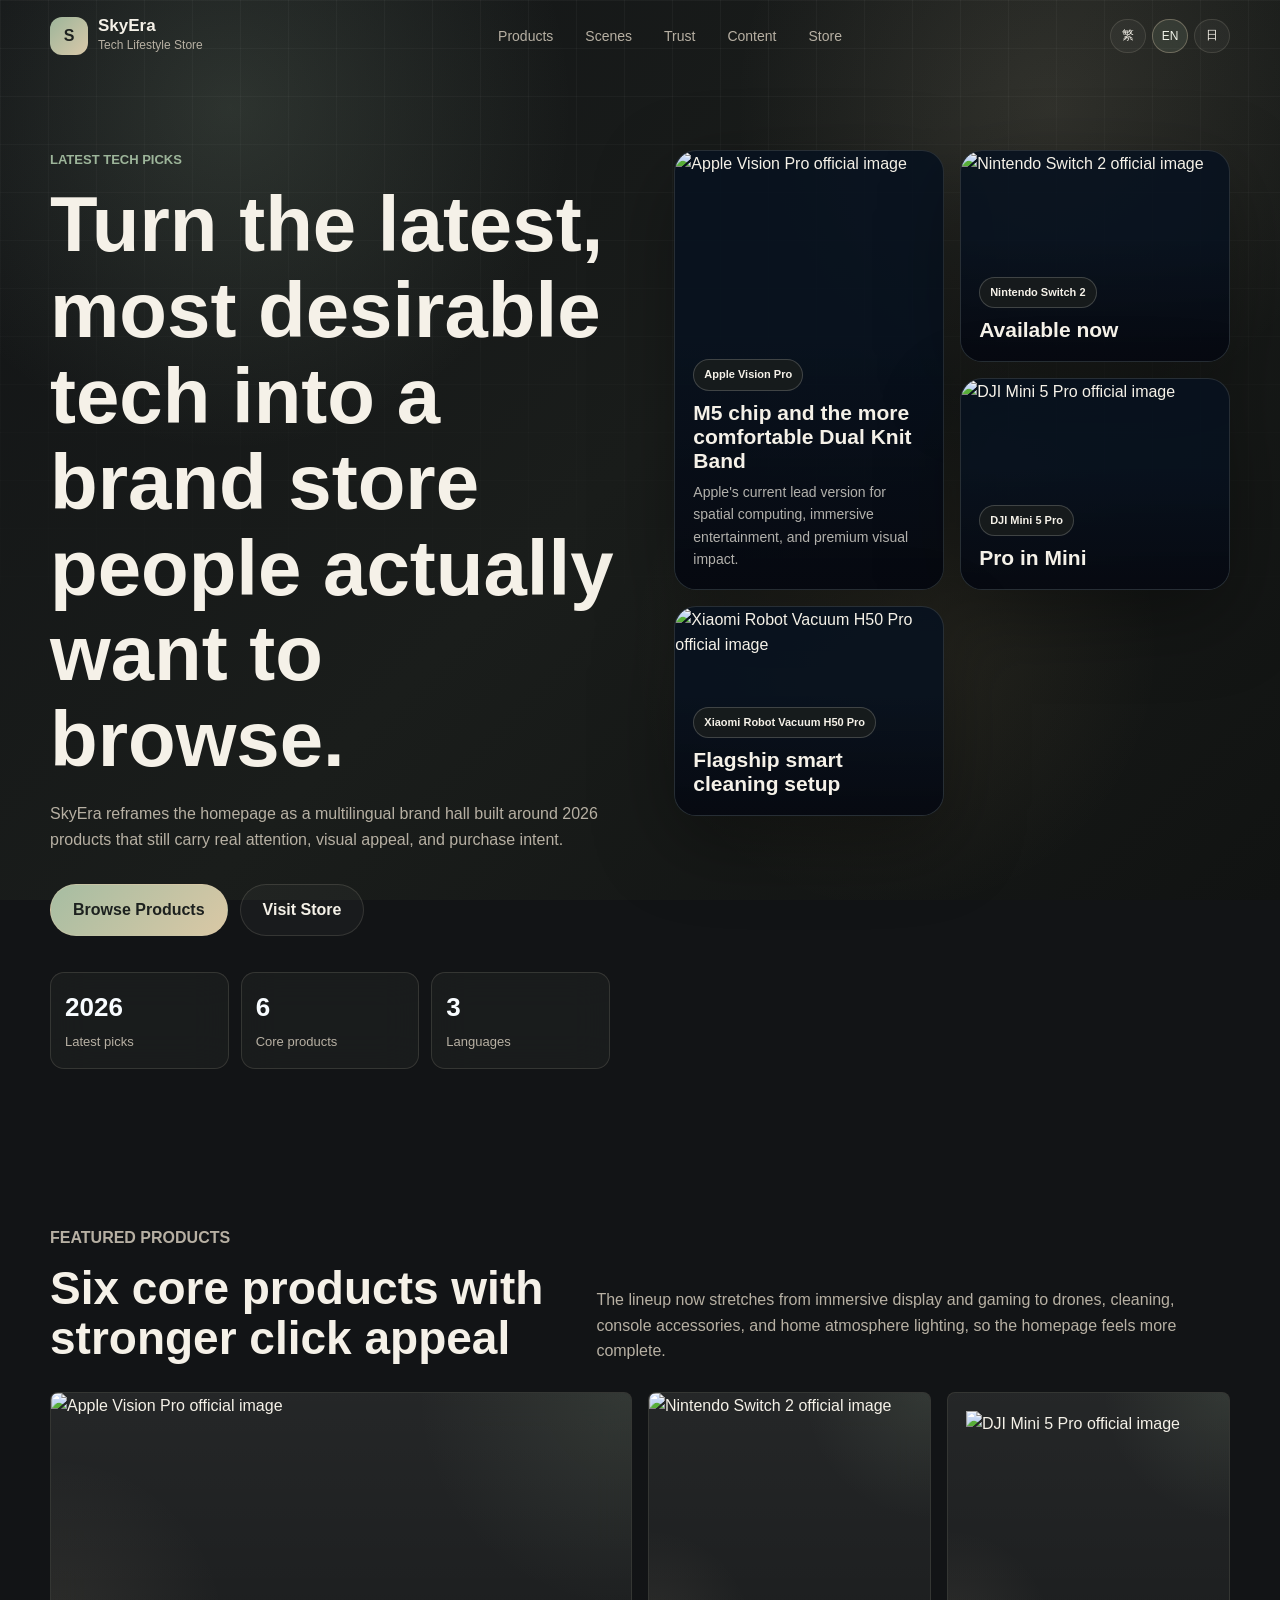
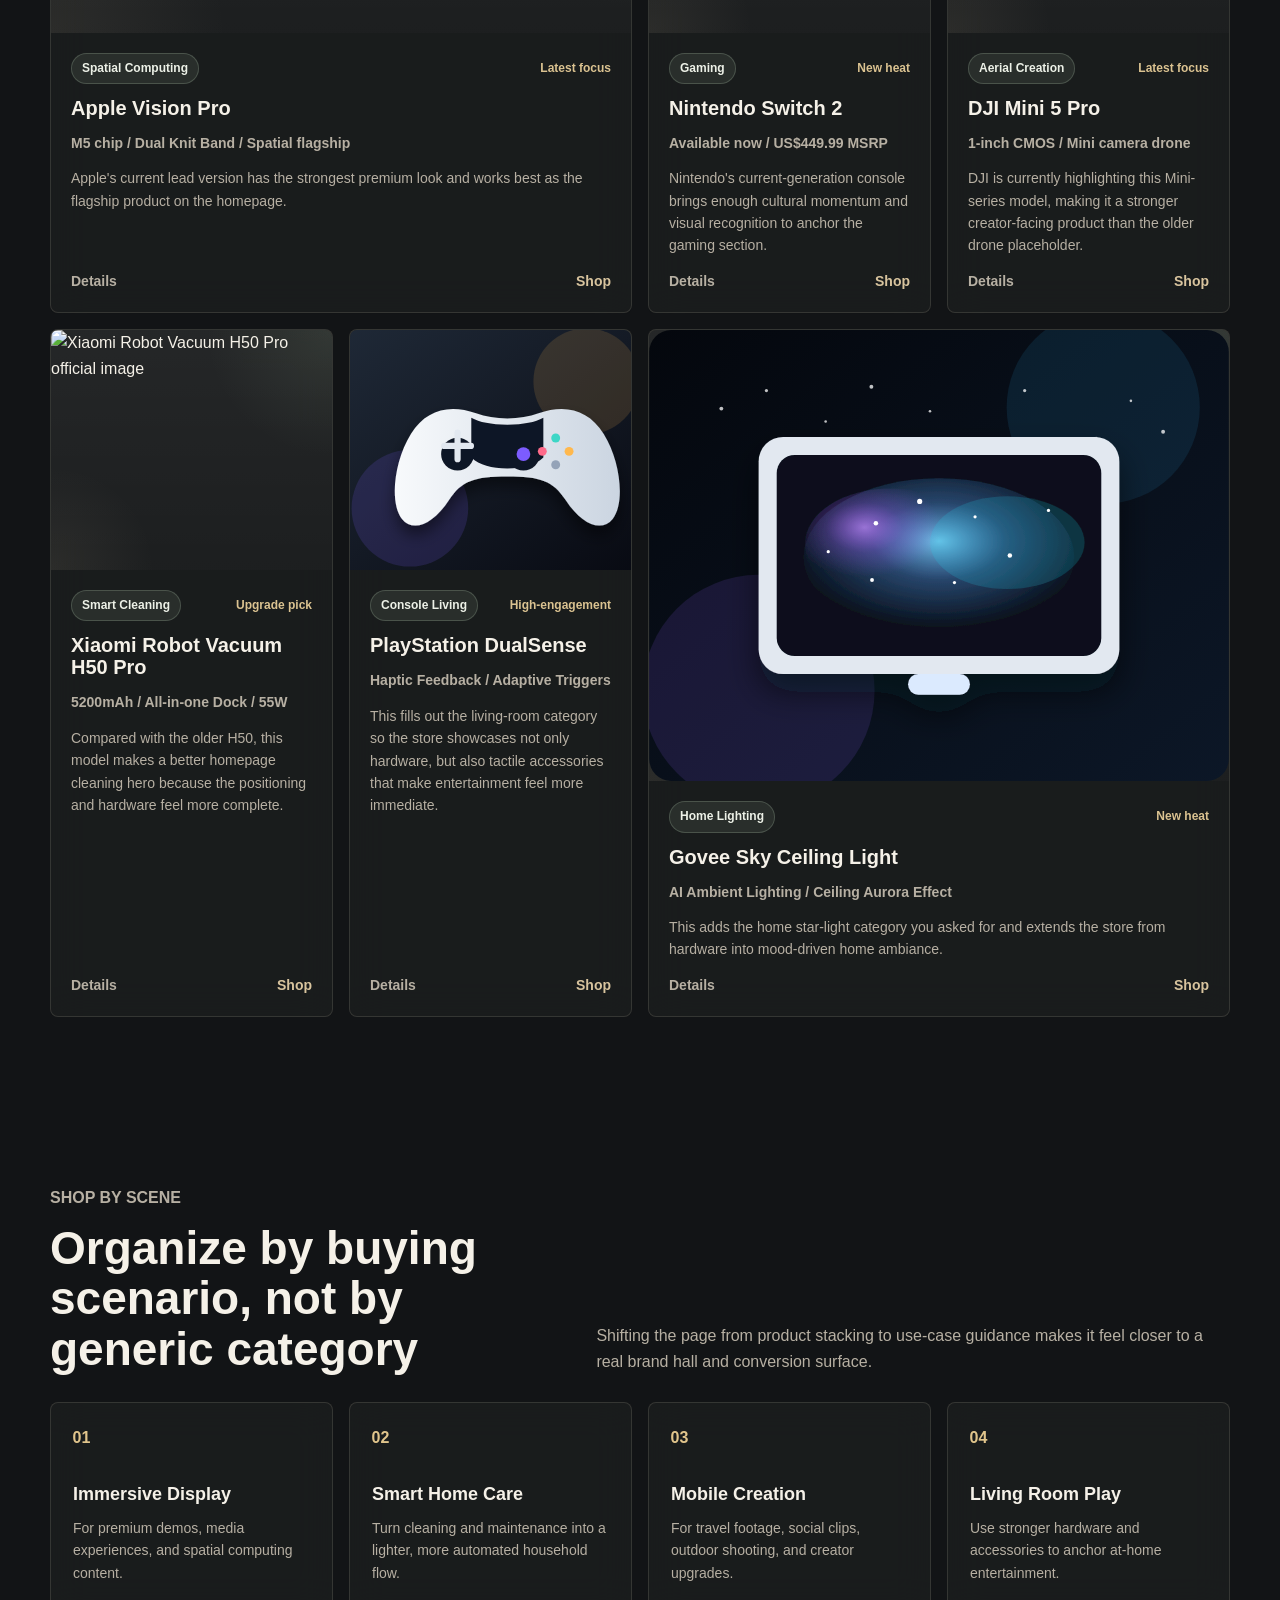
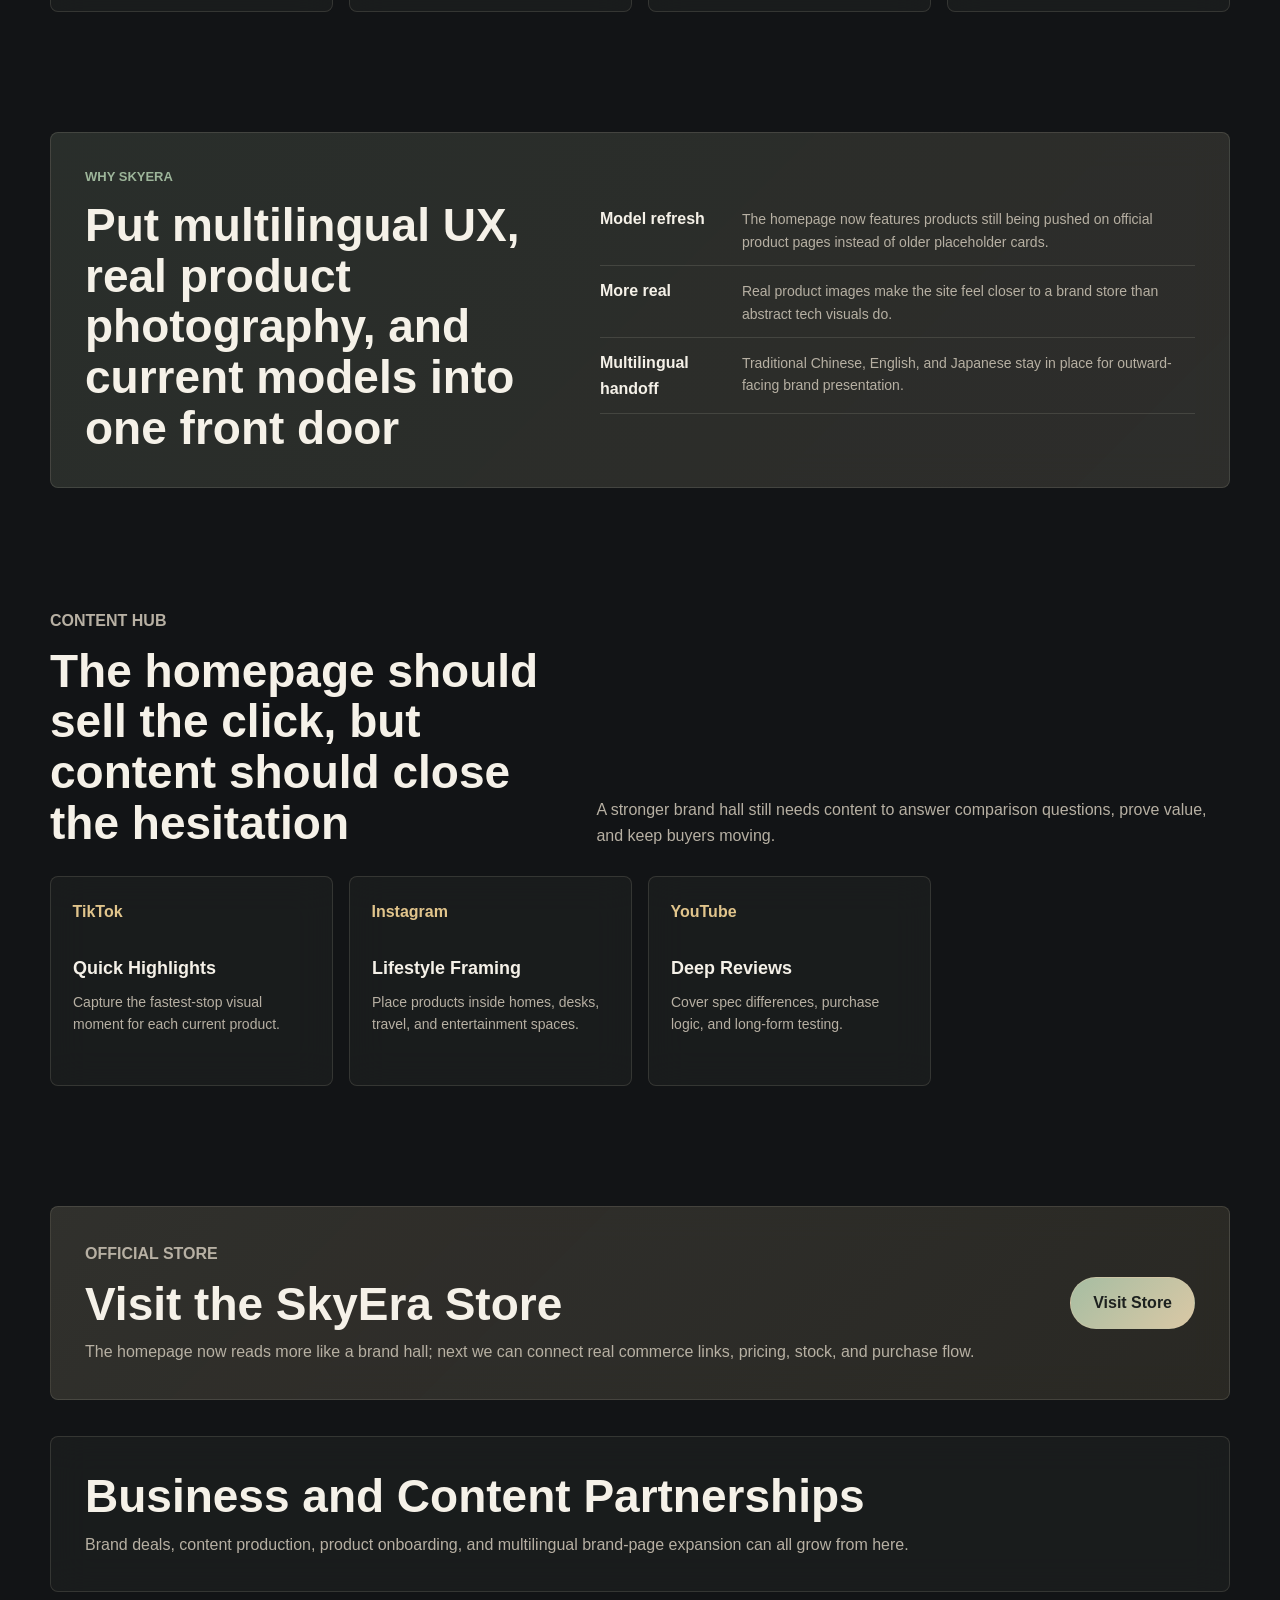
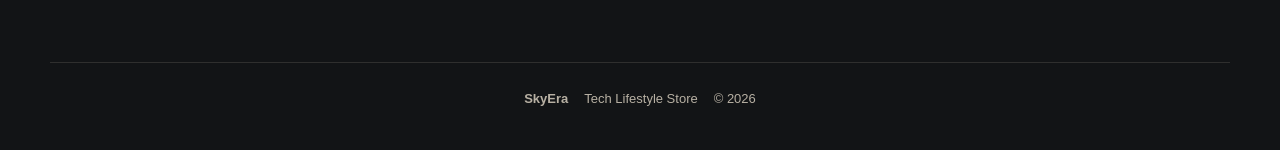
==== index.html @ e109d40b "Initial commit" ====
<!DOCTYPE html>
<html lang="zh-Hant">
<head>
  <meta charset="UTF-8" />
  <meta name="viewport" content="width=device-width, initial-scale=1" />
  <title>SkyEra | Tech Lifestyle Store</title>
  <meta name="description" content="SkyEra 精選當下話題度與購買意願都高的科技產品，從空間運算、遊戲、航拍到智慧清潔，打造更像品牌館的多語言科技選品官網。" />
  <link rel="canonical" href="https://skyerashop.com/" />
  <meta property="og:title" content="SkyEra | Tech Lifestyle Store" />
  <meta property="og:description" content="SkyEra 精選當下話題度與購買意願都高的科技產品，從空間運算、遊戲、航拍到智慧清潔，打造更像品牌館的多語言科技選品官網。" />
  <meta property="og:url" content="https://skyerashop.com/" />
  <meta property="og:type" content="website" />
  <link rel="stylesheet" href="assets/css/style.css" />
</head>
<body>
  <div class="bg-hero" aria-hidden="true"></div>

  <header class="site-header">
    <a class="logo" href="#home" aria-label="SkyEra">
      <span class="logo-mark">S</span>
      <span>
        <strong>SkyEra</strong>
        <small data-i18n="brand_tagline">科技生活選品</small>
      </span>
    </a>

    <button class="mobile-menu-btn" type="button" aria-label="Open navigation" aria-expanded="false">
      <span></span>
      <span></span>
      <span></span>
    </button>

    <nav aria-label="Primary navigation">
      <a href="#featured" data-i18n="nav_products">產品</a>
      <a href="#scenes" data-i18n="nav_scenes">場景</a>
      <a href="#trust" data-i18n="nav_trust">保障</a>
      <a href="#videos" data-i18n="nav_videos">內容</a>
      <a href="#store" data-i18n="nav_store">品牌館</a>
    </nav>

    <div class="lang-switch" aria-label="Language switcher">
      <button type="button" data-lang="tw" class="active">繁</button>
      <button type="button" data-lang="en">EN</button>
      <button type="button" data-lang="jp">日</button>
    </div>
  </header>

  <main>
    <section id="home" class="hero-section hero-section-rich">
      <div class="hero-copy">
        <p class="eyebrow" data-i18n="hero_eyebrow">Latest Tech Picks</p>
        <h1 data-i18n="hero_title">把最新、最想買的科技產品，整理成一個更好逛的品牌館。</h1>
        <p class="hero-subtitle" data-i18n="hero_subtitle">
          SkyEra 以多語言品牌館的方式整理 2026 年仍有話題、畫面感和購買意圖的科技產品，讓用戶從第一屏就看見真正想點進去的東西。
        </p>
        <div class="hero-actions">
          <a href="#featured" class="btn" data-i18n="hero_cta_primary">瀏覽主打產品</a>
          <a href="#store" class="btn btn-outline" data-i18n="hero_cta_secondary">進入品牌館</a>
        </div>
        <div class="hero-metrics" aria-label="SkyEra highlights">
          <div>
            <strong>2026</strong>
            <span data-i18n="metric_products">最新選品</span>
          </div>
          <div>
            <strong>6</strong>
            <span data-i18n="metric_channels">核心產品</span>
          </div>
          <div>
            <strong>3</strong>
            <span data-i18n="metric_browse">語言版本</span>
          </div>
        </div>
      </div>

      <div class="feature-stage" aria-label="Featured technology products">
        <article class="feature-panel feature-panel-large">
          <img src="https://www.apple.com/v/apple-vision-pro/k/images/overview/hero/hero__cvgr5aj1ttsi_large.jpg" alt="Apple Vision Pro official image" />
          <div class="feature-panel-copy">
            <span class="feature-kicker">Apple Vision Pro</span>
            <strong data-i18n="hero_feature_1_title">M5 晶片與更舒適的 Dual Knit Band</strong>
            <p data-i18n="hero_feature_1_desc">Apple 現行主推版本，兼顧沉浸娛樂、空間運算與高端展示感。</p>
          </div>
        </article>

        <article class="feature-panel">
          <img src="https://assets.nintendo.com/image/upload/f_auto/q_auto/dpr_1.5/ccb3e8ca3c296e21a8c933e8369031511589d0ef6b079cf5bb3667b09893482c/index/index_soloProduct" alt="Nintendo Switch 2 official image" />
          <div class="feature-panel-copy">
            <span class="feature-kicker">Nintendo Switch 2</span>
            <strong data-i18n="hero_feature_2_title">Available now</strong>
          </div>
        </article>

        <article class="feature-panel">
          <img src="https://www-cdn.djiits.com/dps/747a9e3f3bda000502491ee4ddf7096e.svg" alt="DJI Mini 5 Pro official image" />
          <div class="feature-panel-copy">
            <span class="feature-kicker">DJI Mini 5 Pro</span>
            <strong data-i18n="hero_feature_3_title">Pro in Mini</strong>
          </div>
        </article>

        <article class="feature-panel">
          <img src="https://i02.appmifile.com/mi-com-product/fly-birds/xiaomi-robot-vacuum-h50-pro/pc/robotvacuumh50protp_pc1.jpg" alt="Xiaomi Robot Vacuum H50 Pro official image" />
          <div class="feature-panel-copy">
            <span class="feature-kicker">Xiaomi Robot Vacuum H50 Pro</span>
            <strong data-i18n="hero_feature_4_title">全能型智慧清潔旗艦</strong>
          </div>
        </article>
      </div>
    </section>

    <section id="featured" class="section-block">
      <div class="section-heading">
        <div>
          <p class="eyebrow" data-i18n="featured_eyebrow">Featured Products</p>
          <h2 data-i18n="featured_title">現在最有點擊欲望的六個核心產品</h2>
        </div>
        <p data-i18n="featured_desc">核心產品數量再往上補，從沉浸顯示、遊戲、航拍、清潔一路延伸到居家氛圍燈光，首頁更像完整的品牌館選品牆。</p>
      </div>

      <div class="product-grid product-grid-tight">
        <article class="product-card product-card-wide">
          <div class="product-visual image-visual product-photo-wrap">
            <img src="https://www.apple.com/v/apple-vision-pro/k/images/overview/hero/hero__cvgr5aj1ttsi_large.jpg" alt="Apple Vision Pro official image" />
          </div>
          <div class="product-content">
            <div class="product-meta-row">
              <span class="tag" data-i18n="tag_spatial">空間運算</span>
              <span class="product-status" data-i18n="status_latest">最新焦點</span>
            </div>
            <h3>Apple Vision Pro</h3>
            <p class="product-spec" data-i18n="visionpro_spec">M5 晶片 / Dual Knit Band / 空間運算旗艦</p>
            <p data-i18n="p_visionpro_desc">Apple 官網目前主打的新版本，畫面辨識度高，最適合放在品牌館首頁當旗艦產品。</p>
            <div class="product-actions">
              <a href="https://www.apple.com/apple-vision-pro/" class="text-link" target="_blank" rel="noreferrer" data-i18n="product_detail">查看詳情</a>
              <a href="#store" class="buy-link" data-i18n="product_buy">去選購</a>
            </div>
          </div>
        </article>

        <article class="product-card">
          <div class="product-visual image-visual product-photo-wrap">
            <img src="https://assets.nintendo.com/image/upload/f_auto/q_auto/dpr_1.5/ccb3e8ca3c296e21a8c933e8369031511589d0ef6b079cf5bb3667b09893482c/index/index_soloProduct" alt="Nintendo Switch 2 official image" />
          </div>
          <div class="product-content">
            <div class="product-meta-row">
              <span class="tag" data-i18n="tag_gaming">遊戲娛樂</span>
              <span class="product-status" data-i18n="status_new">新品熱度</span>
            </div>
            <h3>Nintendo Switch 2</h3>
            <p class="product-spec" data-i18n="switch2_spec">Available now / US$449.99 MSRP</p>
            <p data-i18n="p_switch2_desc">Nintendo 官網目前主推的新一代主機，話題度與視覺辨識度都足夠撐起遊戲品類區。</p>
            <div class="product-actions">
              <a href="https://www.nintendo.com/us/gaming-systems/switch-2/" class="text-link" target="_blank" rel="noreferrer" data-i18n="product_detail">查看詳情</a>
              <a href="#store" class="buy-link" data-i18n="product_buy">去選購</a>
            </div>
          </div>
        </article>

        <article class="product-card">
          <div class="product-visual image-visual product-photo-wrap product-photo-pad">
            <img src="https://www-cdn.djiits.com/dps/747a9e3f3bda000502491ee4ddf7096e.svg" alt="DJI Mini 5 Pro official image" />
          </div>
          <div class="product-content">
            <div class="product-meta-row">
              <span class="tag" data-i18n="tag_drone">航拍創作</span>
              <span class="product-status" data-i18n="status_latest">最新焦點</span>
            </div>
            <h3>DJI Mini 5 Pro</h3>
            <p class="product-spec" data-i18n="mini5_spec">1-inch CMOS / Mini camera drone</p>
            <p data-i18n="p_mini5_desc">DJI 目前在相機無人機頁面主打的新款 Mini 系列，更像真正能帶動點擊的創作型商品。</p>
            <div class="product-actions">
              <a href="https://www.dji.com/mini-5-pro" class="text-link" target="_blank" rel="noreferrer" data-i18n="product_detail">查看詳情</a>
              <a href="#store" class="buy-link" data-i18n="product_buy">去選購</a>
            </div>
          </div>
        </article>

        <article class="product-card">
          <div class="product-visual image-visual product-photo-wrap">
            <img src="https://i02.appmifile.com/mi-com-product/fly-birds/xiaomi-robot-vacuum-h50-pro/pc/robotvacuumh50protp_pc1.jpg" alt="Xiaomi Robot Vacuum H50 Pro official image" />
          </div>
          <div class="product-content">
            <div class="product-meta-row">
              <span class="tag" data-i18n="tag_cleaning">智能清潔</span>
              <span class="product-status" data-i18n="status_upgrade">升級推薦</span>
            </div>
            <h3>Xiaomi Robot Vacuum H50 Pro</h3>
            <p class="product-spec" data-i18n="h50pro_spec">5200mAh / All-in-one Dock / 55W</p>
            <p data-i18n="p_h50pro_desc">相較舊版 H50，更適合拿來當首頁主力清潔產品，型號更新、產品力也更完整。</p>
            <div class="product-actions">
              <a href="https://www.mi.com/global/product/xiaomi-robot-vacuum-h50-pro/" class="text-link" target="_blank" rel="noreferrer" data-i18n="product_detail">查看詳情</a>
              <a href="#store" class="buy-link" data-i18n="product_buy">去選購</a>
            </div>
          </div>
        </article>

        <article class="product-card">
          <div class="product-visual image-visual product-photo-wrap">
            <img src="assets/images/products/ps5-controller.svg" alt="PlayStation DualSense controller image" />
          </div>
          <div class="product-content">
            <div class="product-meta-row">
              <span class="tag" data-i18n="tag_console">客廳主機</span>
              <span class="product-status" data-i18n="status_hot">高互動產品</span>
            </div>
            <h3>PlayStation DualSense</h3>
            <p class="product-spec" data-i18n="dualsense_spec">Haptic Feedback / Adaptive Triggers</p>
            <p data-i18n="p_dualsense_desc">把客廳娛樂補完整，讓品牌館不只有主機，還有真正能提升體驗的高感知配件。</p>
            <div class="product-actions">
              <a href="products/ps5-controller.html" class="text-link" data-i18n="product_detail">查看詳情</a>
              <a href="#store" class="buy-link" data-i18n="product_buy">去選購</a>
            </div>
          </div>
        </article>

        <article class="product-card product-card-wide">
          <div class="product-visual image-visual product-photo-wrap">
            <img src="assets/images/products/sky-ceiling-light.svg" alt="Sky ceiling light image" />
          </div>
          <div class="product-content">
            <div class="product-meta-row">
              <span class="tag" data-i18n="tag_lighting">居家燈光</span>
              <span class="product-status" data-i18n="status_new">新品熱度</span>
            </div>
            <h3>Govee Sky Ceiling Light</h3>
            <p class="product-spec" data-i18n="sky_light_spec">AI Ambient Lighting / Ceiling Aurora Effect</p>
            <p data-i18n="p_sky_light_desc">補上你要的居家星空燈，把科技選品從硬體延伸到氛圍型家居場景，首頁也會更有生活想像。</p>
            <div class="product-actions">
              <a href="https://www.androidcentral.com/accessories/smart-home/at-ces-2026-govee-rethinks-what-smart-lighting-should-actually-do" class="text-link" target="_blank" rel="noreferrer" data-i18n="product_detail">查看詳情</a>
              <a href="#store" class="buy-link" data-i18n="product_buy">去選購</a>
            </div>
          </div>
        </article>
      </div>
    </section>

    <section id="scenes" class="section-block">
      <div class="section-heading">
        <div>
          <p class="eyebrow" data-i18n="scenes_eyebrow">Shop By Scene</p>
          <h2 data-i18n="scenes_title">不是分品類，而是分客戶會想買的生活場景</h2>
        </div>
        <p data-i18n="scenes_desc">把選品從「科技品堆疊」改成「使用情境導覽」，會更接近品牌館和轉化頁的思路。</p>
      </div>
      <div class="scene-grid">
        <article class="scene-card">
          <span>01</span>
          <h3 data-i18n="scene_immersive_title">沉浸顯示</h3>
          <p data-i18n="scene_immersive_desc">適合高端展示、影音體驗與空間運算內容。</p>
        </article>
        <article class="scene-card">
          <span>02</span>
          <h3 data-i18n="scene_clean_title">智慧居家</h3>
          <p data-i18n="scene_clean_desc">讓清潔、維護和日常管理變成更輕的家務流程。</p>
        </article>
        <article class="scene-card">
          <span>03</span>
          <h3 data-i18n="scene_mobile_title">移動創作</h3>
          <p data-i18n="scene_mobile_desc">適合旅拍、社群短片、戶外拍攝與創作者工具升級。</p>
        </article>
        <article class="scene-card">
          <span>04</span>
          <h3 data-i18n="scene_game_title">客廳娛樂</h3>
          <p data-i18n="scene_game_desc">用更強的主機與配件撐起家用娛樂場景。</p>
        </article>
      </div>
    </section>

    <section id="trust" class="trust-band">
      <div>
        <p class="eyebrow" data-i18n="trust_eyebrow">Why SkyEra</p>
        <h2 data-i18n="trust_title">把多語言、真實產品圖和最新型號放到同一個入口</h2>
      </div>
      <div class="trust-list">
        <div>
          <strong data-i18n="trust_item_1_title">型號更新</strong>
          <span data-i18n="trust_item_1_desc">首頁改用目前仍在官方頁面主推的產品，不再只是舊占位卡片。</span>
        </div>
        <div>
          <strong data-i18n="trust_item_2_title">畫面更真</strong>
          <span data-i18n="trust_item_2_desc">產品區改成真實官方產品圖，整體質感比抽象視覺更像品牌館。</span>
        </div>
        <div>
          <strong data-i18n="trust_item_3_title">多語承接</strong>
          <span data-i18n="trust_item_3_desc">保留繁中、英文、日文切換，讓首頁更接近對外展示用站點。</span>
        </div>
      </div>
    </section>

    <section id="videos" class="section-block">
      <div class="section-heading">
        <div>
          <p class="eyebrow" data-i18n="videos_eyebrow">Content Hub</p>
          <h2 data-i18n="videos_title">首頁之外，內容區也要支撐購買決策</h2>
        </div>
        <p data-i18n="videos_desc">品牌館不只需要產品，還需要內容接住用戶的猶豫點，把開箱、比較和場景展示接上去。</p>
      </div>
      <div class="content-grid">
        <article class="content-card">
          <span>TikTok</span>
          <h3 data-i18n="videos_tiktok_title">快速亮點</h3>
          <p data-i18n="videos_tiktok_desc">抓住最新產品最能讓人停留的 10 秒畫面。</p>
        </article>
        <article class="content-card">
          <span>Instagram</span>
          <h3 data-i18n="videos_ig_title">生活方式呈現</h3>
          <p data-i18n="videos_ig_desc">把產品放進家、桌面、旅程和娛樂空間裡。</p>
        </article>
        <article class="content-card">
          <span>YouTube</span>
          <h3 data-i18n="videos_yt_title">深度評測</h3>
          <p data-i18n="videos_yt_desc">補足規格差異、購買理由與長時間體驗。</p>
        </article>
      </div>
    </section>

    <section id="store" class="store-cta">
      <div>
        <p class="eyebrow" data-i18n="store_eyebrow">Official Store</p>
        <h2 data-i18n="store_title">前往 SkyEra 品牌館</h2>
        <p data-i18n="store_desc">首頁已改成更像品牌館的展示方式，下一步可以把真實商城連結、價格、庫存與購買入口接進來。</p>
      </div>
      <a href="store/index.html" class="btn" data-i18n="store_cta">立即前往</a>
    </section>

    <section id="contact" class="contact-strip">
      <h2 data-i18n="contact_title">商務與內容合作</h2>
      <p data-i18n="contact_desc">品牌合作、內容拍攝、產品上架與多語言品牌頁整合，都可以由 SkyEra 持續擴充。</p>
    </section>
  </main>

  <footer>
    <strong>SkyEra</strong>
    <span>Tech Lifestyle Store</span>
    <span>© 2026</span>
  </footer>

  <script src="assets/js/i18n.js"></script>
  <script src="assets/js/main.js"></script>
</body>
</html>
---- assets/css/style.css ----
* {
    box-sizing: border-box;
    margin: 0;
    padding: 0;
}

:root {
    --bg: #121416;
    --panel: rgba(28, 31, 30, 0.8);
    --panel-strong: rgba(37, 42, 39, 0.94);
    --text: #f5f1e8;
    --muted: #b7b0a3;
    --line: rgba(196, 191, 176, 0.16);
    --accent: #9db59a;
    --accent-2: #d9c8a9;
    --accent-3: #e8c27a;
    --danger: #cf8d7d;
    --accent-soft: #eef1e7;
    --shadow: 0 26px 80px rgba(0, 0, 0, 0.34);
}

html {
    scroll-behavior: smooth;
}

body {
    min-height: 100%;
    background: var(--bg);
    color: var(--text);
    font-family: -apple-system, BlinkMacSystemFont, "Segoe UI", Roboto, "Noto Sans TC", sans-serif;
    line-height: 1.6;
    overflow-x: hidden;
}

a {
    color: inherit;
    text-decoration: none;
}

.bg-hero {
    position: fixed;
    inset: 0;
    z-index: -2;
    background:
        radial-gradient(circle at 18% 12%, rgba(157, 181, 154, 0.18), transparent 26%),
        radial-gradient(circle at 82% 12%, rgba(217, 200, 169, 0.12), transparent 24%),
        radial-gradient(circle at 70% 72%, rgba(232, 194, 122, 0.08), transparent 24%),
        linear-gradient(135deg, #121416 0%, #1a1d1b 50%, #111312 100%);
}

.bg-hero::after {
    content: "";
    position: absolute;
    inset: 0;
    background-image:
        linear-gradient(rgba(255, 255, 255, 0.04) 1px, transparent 1px),
        linear-gradient(90deg, rgba(255, 255, 255, 0.04) 1px, transparent 1px);
    background-size: 48px 48px;
    mask-image: linear-gradient(to bottom, rgba(0, 0, 0, 0.9), transparent 78%);
}

.site-header {
    position: sticky;
    top: 0;
    z-index: 20;
    display: grid;
    grid-template-columns: auto 1fr auto;
    align-items: center;
    gap: 22px;
    width: min(1180px, calc(100% - 32px));
    margin: 0 auto;
    padding: 16px 0;
    transition: 0.25s ease;
}

.site-header.is-scrolled {
    width: min(1180px, calc(100% - 24px));
    margin-top: 8px;
    padding: 12px 18px;
    border: 1px solid var(--line);
    border-radius: 16px;
    background: rgba(18, 20, 22, 0.88);
    backdrop-filter: blur(18px);
    box-shadow: var(--shadow);
}

.logo {
    display: inline-flex;
    align-items: center;
    gap: 10px;
    min-width: 180px;
}

.logo-mark {
    display: grid;
    width: 38px;
    height: 38px;
    place-items: center;
    border-radius: 12px;
    background: linear-gradient(135deg, var(--accent), var(--accent-2));
    color: #1d211f;
    font-weight: 800;
}

.logo strong,
.logo small {
    display: block;
}

.logo strong {
    font-size: 17px;
    line-height: 1.2;
}

.logo small {
    color: var(--muted);
    font-size: 12px;
}

nav {
    display: flex;
    justify-content: center;
    gap: 6px;
}

nav a {
    border-radius: 999px;
    color: var(--muted);
    font-size: 14px;
    padding: 8px 13px;
    transition: 0.2s ease;
}

nav a:hover,
nav a.is-active {
    background: rgba(217, 200, 169, 0.1);
    color: var(--text);
}

.lang-switch {
    display: flex;
    justify-content: flex-end;
    gap: 6px;
}

.lang-switch button,
.mobile-menu-btn {
    border: 1px solid var(--line);
    background: rgba(255, 255, 255, 0.04);
    color: var(--text);
    cursor: pointer;
}

.lang-switch button {
    min-width: 36px;
    height: 34px;
    border-radius: 999px;
    font-size: 12px;
}

.lang-switch button.active {
    border-color: rgba(217, 200, 169, 0.34);
    background: rgba(157, 181, 154, 0.14);
    color: var(--accent-soft);
}

.mobile-menu-btn {
    display: none;
    width: 42px;
    height: 38px;
    border-radius: 10px;
    place-items: center;
}

.mobile-menu-btn span {
    display: block;
    width: 18px;
    height: 2px;
    margin: 3px auto;
    background: var(--text);
}

main {
    width: min(1180px, calc(100% - 32px));
    margin: 0 auto;
}

section {
    scroll-margin-top: 96px;
}

.hero-section {
    display: grid;
    grid-template-columns: minmax(0, 1.02fr) minmax(360px, 0.98fr);
    align-items: center;
    gap: 46px;
    min-height: calc(100vh - 90px);
    padding: 58px 0 72px;
}

.hero-section-rich {
    align-items: start;
    padding-top: 78px;
}

.eyebrow {
    margin-bottom: 12px;
    color: var(--accent);
    font-size: 13px;
    font-weight: 700;
    letter-spacing: 0;
    text-transform: uppercase;
}

h1,
h2,
h3 {
    line-height: 1.1;
    letter-spacing: 0;
}

h1 {
    max-width: 760px;
    font-size: clamp(40px, 6.6vw, 78px);
}

h2 {
    font-size: clamp(28px, 3.6vw, 46px);
}

h3 {
    font-size: 20px;
}

.hero-subtitle,
.section-heading p,
.store-cta p,
.contact-strip p {
    color: var(--muted);
    font-size: 16px;
}

.hero-subtitle {
    max-width: 630px;
    margin-top: 18px;
}

.hero-actions {
    display: flex;
    flex-wrap: wrap;
    gap: 12px;
    margin-top: 32px;
}

.btn {
    display: inline-flex;
    align-items: center;
    justify-content: center;
    min-height: 46px;
    border: 1px solid rgba(217, 200, 169, 0.38);
    border-radius: 999px;
    background: linear-gradient(135deg, #a6bda2, #dac8a5);
    color: #1d211f;
    font-weight: 800;
    padding: 12px 22px;
    transition: 0.2s ease;
}

.btn:hover {
    transform: translateY(-2px);
    box-shadow: 0 18px 40px rgba(217, 200, 169, 0.16);
}

.btn-outline {
    border-color: var(--line);
    background: rgba(255, 255, 255, 0.03);
    color: var(--text);
}

.hero-metrics {
    display: grid;
    grid-template-columns: repeat(3, minmax(0, 1fr));
    gap: 12px;
    max-width: 560px;
    margin-top: 36px;
}

.hero-metrics div,
.showcase-card,
.product-card,
.scene-card,
.content-card,
.trust-band,
.store-cta,
.contact-strip {
    border: 1px solid var(--line);
    background: var(--panel);
    backdrop-filter: blur(18px);
}

.hero-metrics div {
    border-radius: 14px;
    padding: 14px;
}

.hero-metrics strong {
    display: block;
    font-size: 26px;
    color: #f8fcff;
}

.hero-metrics span {
    color: var(--muted);
    font-size: 13px;
}

.feature-stage {
    display: grid;
    grid-template-columns: repeat(2, minmax(0, 1fr));
    gap: 16px;
}

.feature-panel {
    position: relative;
    min-height: 210px;
    overflow: hidden;
    border: 1px solid var(--line);
    border-radius: 22px;
    background: rgba(7, 18, 31, 0.88);
    box-shadow: var(--shadow);
}

.feature-panel-large {
    grid-row: span 2;
    min-height: 440px;
}

.feature-panel::after {
    content: "";
    position: absolute;
    inset: auto 0 0;
    height: 58%;
    background: linear-gradient(180deg, rgba(7, 9, 16, 0), rgba(7, 9, 16, 0.9));
}

.feature-panel img {
    display: block;
    width: 100%;
    height: 100%;
    object-fit: cover;
}

.feature-panel-copy {
    position: absolute;
    right: 18px;
    bottom: 18px;
    left: 18px;
    z-index: 1;
}

.feature-kicker {
    display: inline-flex;
    margin-bottom: 10px;
    border: 1px solid rgba(255, 255, 255, 0.18);
    border-radius: 999px;
    background: rgba(28, 31, 30, 0.78);
    color: #f5f1e8;
    font-size: 11px;
    font-weight: 700;
    padding: 6px 10px;
}

.feature-panel strong {
    display: block;
    font-size: 21px;
    line-height: 1.15;
}

.feature-panel p {
    margin-top: 8px;
    color: rgba(245, 241, 232, 0.72);
    font-size: 14px;
}

.showcase {
    display: grid;
    grid-template-columns: 1fr 1fr;
    grid-auto-rows: 190px;
    gap: 16px;
    transform: perspective(1000px) rotateY(-4deg);
}

.showcase-card {
    position: relative;
    display: flex;
    min-height: 0;
    flex-direction: column;
    justify-content: flex-end;
    overflow: hidden;
    border-radius: 22px;
    padding: 20px;
    box-shadow: var(--shadow);
}

.showcase-card::before,
.product-visual::before {
    content: "";
    position: absolute;
    inset: 22px;
    border: 2px solid rgba(255, 255, 255, 0.22);
    border-radius: 999px;
}

.showcase-card::after,
.product-visual::after {
    content: "";
    position: absolute;
    border-radius: 999px;
    background: rgba(255, 255, 255, 0.82);
    filter: blur(1px);
}

.showcase-card span,
.showcase-card strong {
    position: relative;
    z-index: 1;
}

.showcase-card span {
    color: var(--muted);
    font-size: 13px;
}

.showcase-card strong {
    font-size: 24px;
}

.headset {
    min-height: 244px;
    grid-row: span 2;
    background: linear-gradient(145deg, rgba(61, 214, 198, 0.24), rgba(124, 92, 255, 0.18));
}

.headset::after {
    width: 110px;
    height: 58px;
    top: 56px;
    left: 50%;
    transform: translateX(-50%);
}

.drone {
    background: linear-gradient(145deg, rgba(255, 184, 77, 0.23), rgba(255, 107, 138, 0.12));
}

.drone::after {
    width: 142px;
    height: 12px;
    top: 72px;
    left: 38px;
}

.clean {
    background: linear-gradient(145deg, rgba(255, 255, 255, 0.12), rgba(61, 214, 198, 0.16));
}

.clean::after {
    width: 96px;
    height: 96px;
    top: 40px;
    left: 50%;
    transform: translateX(-50%);
}

.game {
    grid-column: span 2;
    background: linear-gradient(145deg, rgba(124, 92, 255, 0.22), rgba(61, 214, 198, 0.16));
}

.game::after {
    width: 170px;
    height: 76px;
    top: 48px;
    right: 36px;
}

.section-block {
    padding: 84px 0;
}

.section-heading {
    display: grid;
    grid-template-columns: 0.9fr 1.1fr;
    gap: 28px;
    align-items: end;
    margin-bottom: 28px;
}

.section-heading p:not(.eyebrow) {
    max-width: 660px;
}

.product-grid {
    display: grid;
    grid-template-columns: repeat(4, minmax(0, 1fr));
    gap: 16px;
}

.product-grid-tight {
    align-items: stretch;
}

.product-card {
    display: flex;
    min-height: 470px;
    flex-direction: column;
    overflow: hidden;
    border-radius: 8px;
    transition: 0.2s ease;
}

.product-card:hover {
    transform: translateY(-5px);
    border-color: rgba(217, 200, 169, 0.24);
    background: var(--panel-strong);
}

.product-card-wide {
    grid-column: span 2;
}

.product-visual {
    position: relative;
    min-height: 240px;
    overflow: hidden;
}

.image-visual {
    display: grid;
    place-items: center;
    background: rgba(255, 255, 255, 0.04);
}

.image-visual::before,
.image-visual::after {
    content: none;
}

.image-visual img {
    display: block;
    width: 100%;
    height: 100%;
    min-height: inherit;
    object-fit: cover;
}

.product-photo-wrap {
    background:
        radial-gradient(circle at top right, rgba(157, 181, 154, 0.12), transparent 34%),
        radial-gradient(circle at bottom left, rgba(217, 200, 169, 0.08), transparent 28%),
        linear-gradient(180deg, rgba(255, 255, 255, 0.05), rgba(255, 255, 255, 0.015));
}

.product-photo-pad img {
    padding: 18px;
    object-fit: contain;
}

.visual-vr {
    background: linear-gradient(145deg, rgba(61, 214, 198, 0.3), rgba(124, 92, 255, 0.15));
}

.visual-vr::after {
    width: 132px;
    height: 66px;
    top: 58px;
    left: calc(50% - 66px);
}

.visual-clean {
    background: linear-gradient(145deg, rgba(245, 247, 250, 0.18), rgba(61, 214, 198, 0.16));
}

.visual-clean::after {
    width: 118px;
    height: 118px;
    top: 38px;
    left: calc(50% - 59px);
}

.visual-glasses {
    background: linear-gradient(145deg, rgba(124, 92, 255, 0.24), rgba(61, 214, 198, 0.12));
}

.visual-glasses::after {
    width: 154px;
    height: 34px;
    top: 72px;
    left: calc(50% - 77px);
    background: transparent;
    border: 8px solid rgba(255, 255, 255, 0.78);
}

.visual-game {
    background: linear-gradient(145deg, rgba(255, 184, 77, 0.22), rgba(124, 92, 255, 0.18));
}

.visual-game::after {
    width: 148px;
    height: 72px;
    top: 58px;
    left: calc(50% - 74px);
}

.visual-drone {
    background: linear-gradient(145deg, rgba(255, 184, 77, 0.24), rgba(61, 214, 198, 0.16));
}

.visual-drone::after {
    width: 210px;
    height: 14px;
    top: 82px;
    left: calc(50% - 105px);
}

.product-content {
    display: flex;
    flex: 1;
    flex-direction: column;
    gap: 13px;
    padding: 20px;
}

.product-meta-row {
    display: flex;
    align-items: center;
    justify-content: space-between;
    gap: 12px;
}

.product-status {
    color: #dbc391;
    font-size: 12px;
    font-weight: 700;
}

.product-spec {
    color: #f1eadf;
    font-size: 13px;
    font-weight: 700;
}

.product-content p,
.scene-card p,
.content-card p,
.trust-list span {
    color: var(--muted);
    font-size: 14px;
}

.tag {
    width: fit-content;
    border: 1px solid rgba(157, 181, 154, 0.28);
    border-radius: 999px;
    background: rgba(157, 181, 154, 0.12);
    color: #edf1e7;
    font-size: 12px;
    font-weight: 700;
    padding: 5px 10px;
}

.product-actions {
    display: flex;
    align-items: center;
    justify-content: space-between;
    gap: 12px;
    margin-top: auto;
}

.text-link,
.buy-link {
    font-size: 14px;
    font-weight: 800;
}

.text-link {
    color: var(--muted);
}

.buy-link {
    color: #d8c49e;
}

.scene-grid,
.content-grid {
    display: grid;
    grid-template-columns: repeat(4, minmax(0, 1fr));
    gap: 16px;
}

.scene-card,
.content-card {
    min-height: 210px;
    border-radius: 8px;
    padding: 22px;
}

.scene-card span,
.content-card span {
    display: inline-flex;
    margin-bottom: 34px;
    color: #e1c58c;
    font-weight: 800;
}

.scene-card h3,
.content-card h3 {
    margin-bottom: 12px;
    font-size: 18px;
}

.trust-band,
.store-cta,
.contact-strip {
    border-radius: 8px;
    margin: 36px 0;
    padding: 34px;
}

.trust-band {
    display: grid;
    grid-template-columns: 0.9fr 1.1fr;
    gap: 28px;
    align-items: center;
    background:
        linear-gradient(135deg, rgba(157, 181, 154, 0.12), rgba(217, 200, 169, 0.1)),
        var(--panel);
}

.trust-list {
    display: grid;
    gap: 12px;
}

.trust-list div {
    display: grid;
    grid-template-columns: 130px 1fr;
    gap: 12px;
    align-items: baseline;
    border-bottom: 1px solid var(--line);
    padding-bottom: 12px;
}

.trust-list strong {
    color: #f5f1e8;
}

.store-cta {
    display: flex;
    align-items: center;
    justify-content: space-between;
    gap: 24px;
    background:
        linear-gradient(135deg, rgba(217, 200, 169, 0.12), rgba(232, 194, 122, 0.08)),
        var(--panel);
}

.store-cta h2,
.contact-strip h2 {
    margin-bottom: 10px;
}

.contact-strip {
    margin-bottom: 70px;
}

footer {
    display: flex;
    justify-content: center;
    gap: 16px;
    width: min(1180px, calc(100% - 32px));
    margin: 0 auto;
    border-top: 1px solid var(--line);
    color: var(--muted);
    font-size: 13px;
    padding: 26px 0 40px;
}

.detail-main {
    padding: 60px 0 90px;
}

.detail-hero {
    display: grid;
    grid-template-columns: minmax(0, 0.9fr) minmax(320px, 1.1fr);
    gap: 34px;
    align-items: center;
    min-height: 520px;
}

.detail-panel {
    border: 1px solid var(--line);
    border-radius: 8px;
    background: var(--panel);
    padding: 28px;
    backdrop-filter: blur(18px);
}

.detail-panel h1 {
    margin-bottom: 18px;
    font-size: clamp(38px, 5vw, 72px);
}

.detail-panel p {
    color: var(--muted);
    font-size: 18px;
}

.detail-actions {
    display: flex;
    flex-wrap: wrap;
    gap: 12px;
    margin-top: 28px;
}

.detail-list {
    display: grid;
    gap: 12px;
    margin-top: 26px;
    list-style: none;
}

.detail-list li {
    border-bottom: 1px solid var(--line);
    color: var(--muted);
    padding-bottom: 12px;
}

.detail-list strong {
    color: #f5f1e8;
}

.detail-visual {
    min-height: 420px;
    border: 1px solid var(--line);
    border-radius: 8px;
    background: var(--panel);
    backdrop-filter: blur(18px);
}

@media (max-width: 980px) {
    .site-header {
        grid-template-columns: auto auto auto;
    }

    .mobile-menu-btn {
        display: block;
        order: 3;
    }

    nav {
        position: absolute;
        top: calc(100% + 8px);
        right: 0;
        left: 0;
        display: none;
        flex-direction: column;
        border: 1px solid var(--line);
        border-radius: 16px;
        background: rgba(7, 19, 31, 0.96);
        padding: 10px;
        backdrop-filter: blur(18px);
    }

    nav.open {
        display: flex;
    }

    nav a {
        padding: 12px 14px;
    }

    .lang-switch {
        margin-left: auto;
    }

    .hero-section,
    .section-heading,
    .trust-band,
    .detail-hero {
        grid-template-columns: 1fr;
    }

    .hero-section {
        min-height: auto;
        padding-top: 36px;
    }

    .showcase {
        transform: none;
    }

    .feature-stage {
        grid-template-columns: repeat(2, minmax(0, 1fr));
    }

    .product-grid,
    .scene-grid,
    .content-grid {
        grid-template-columns: repeat(2, minmax(0, 1fr));
    }
}

@media (max-width: 640px) {
    .site-header,
    main,
    footer {
        width: min(100% - 24px, 1180px);
    }

    .logo {
        min-width: 0;
    }

    .logo small {
        display: none;
    }

    h1 {
        font-size: 38px;
    }

    .hero-metrics,
    .showcase,
    .feature-stage,
    .product-grid,
    .scene-grid,
    .content-grid {
        grid-template-columns: 1fr;
    }

    .showcase {
        grid-auto-rows: 160px;
    }

    .feature-panel-large {
        min-height: 340px;
    }

    .headset,
    .game,
    .product-card-wide {
        grid-row: auto;
        grid-column: auto;
    }

    .product-card {
        min-height: 0;
    }

    .store-cta {
        align-items: stretch;
        flex-direction: column;
    }

    .trust-list div {
        grid-template-columns: 1fr;
    }

    footer {
        flex-direction: column;
        text-align: center;
    }
}
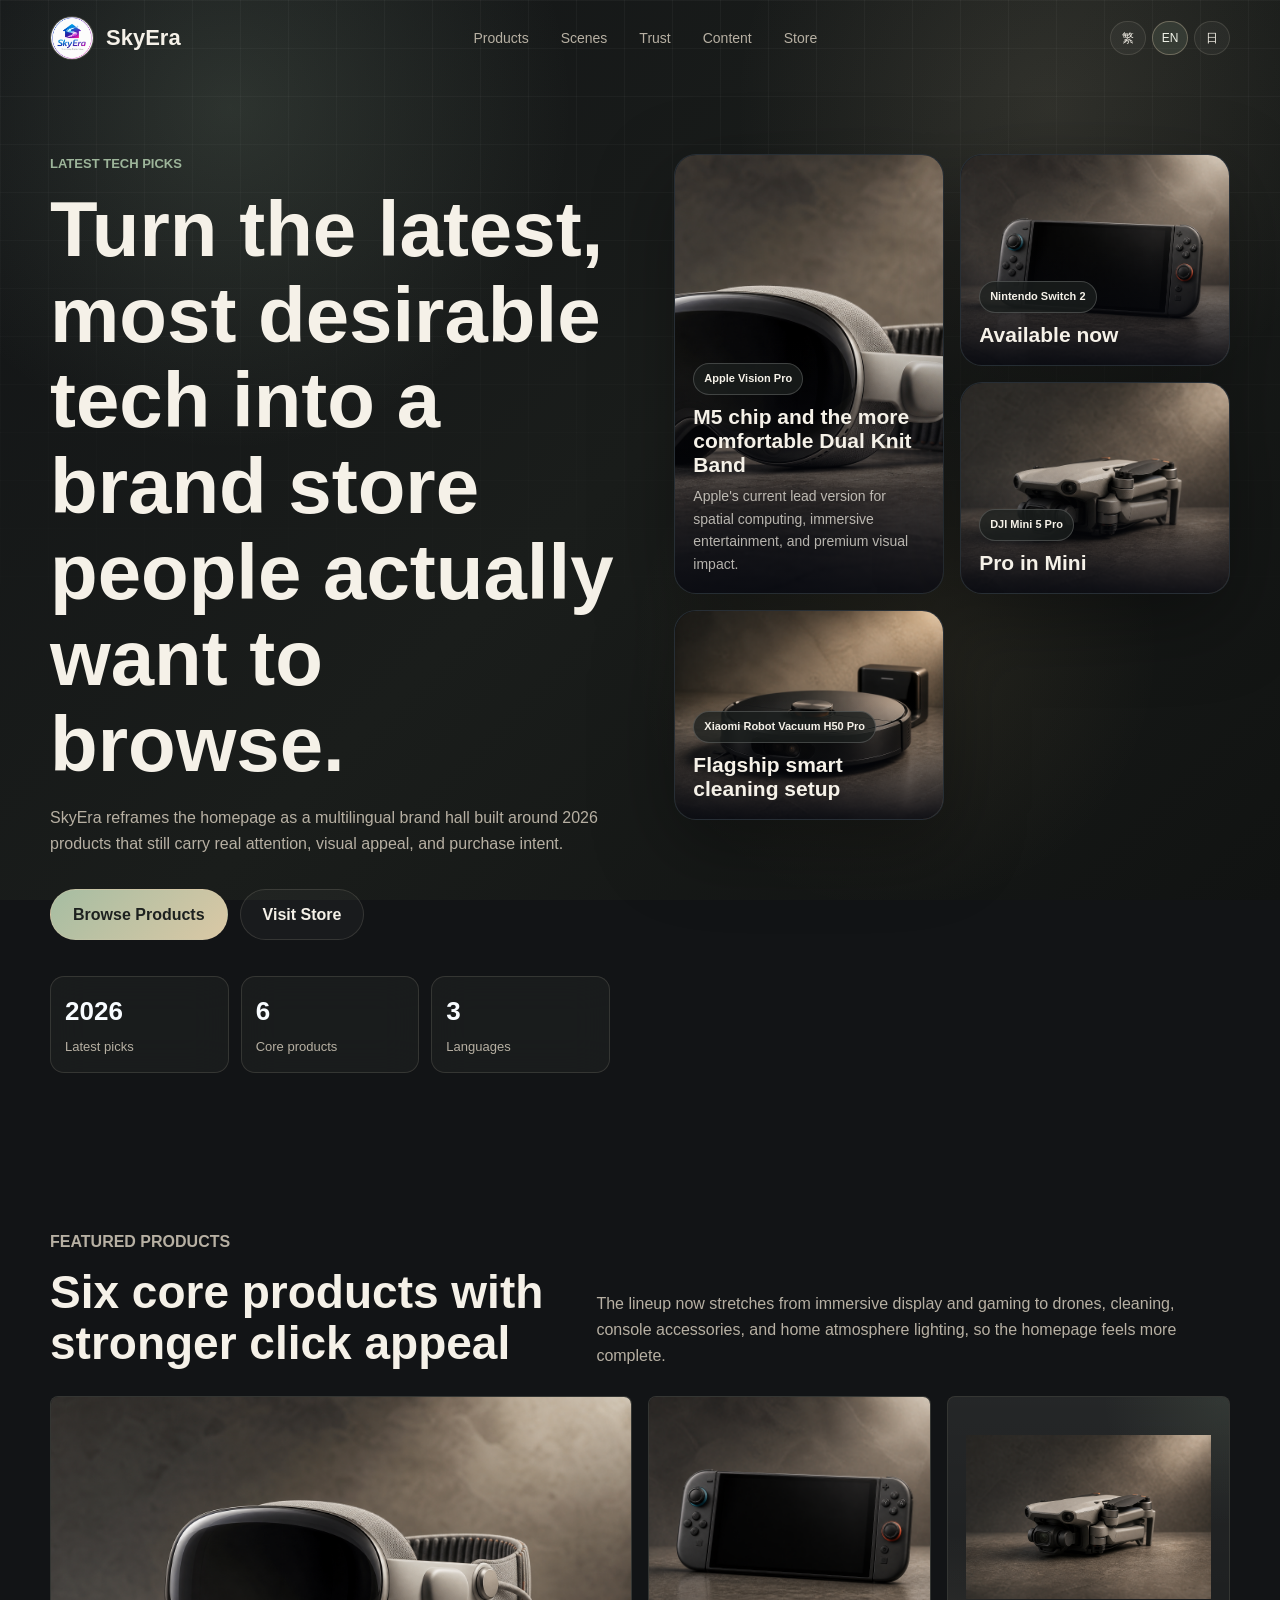
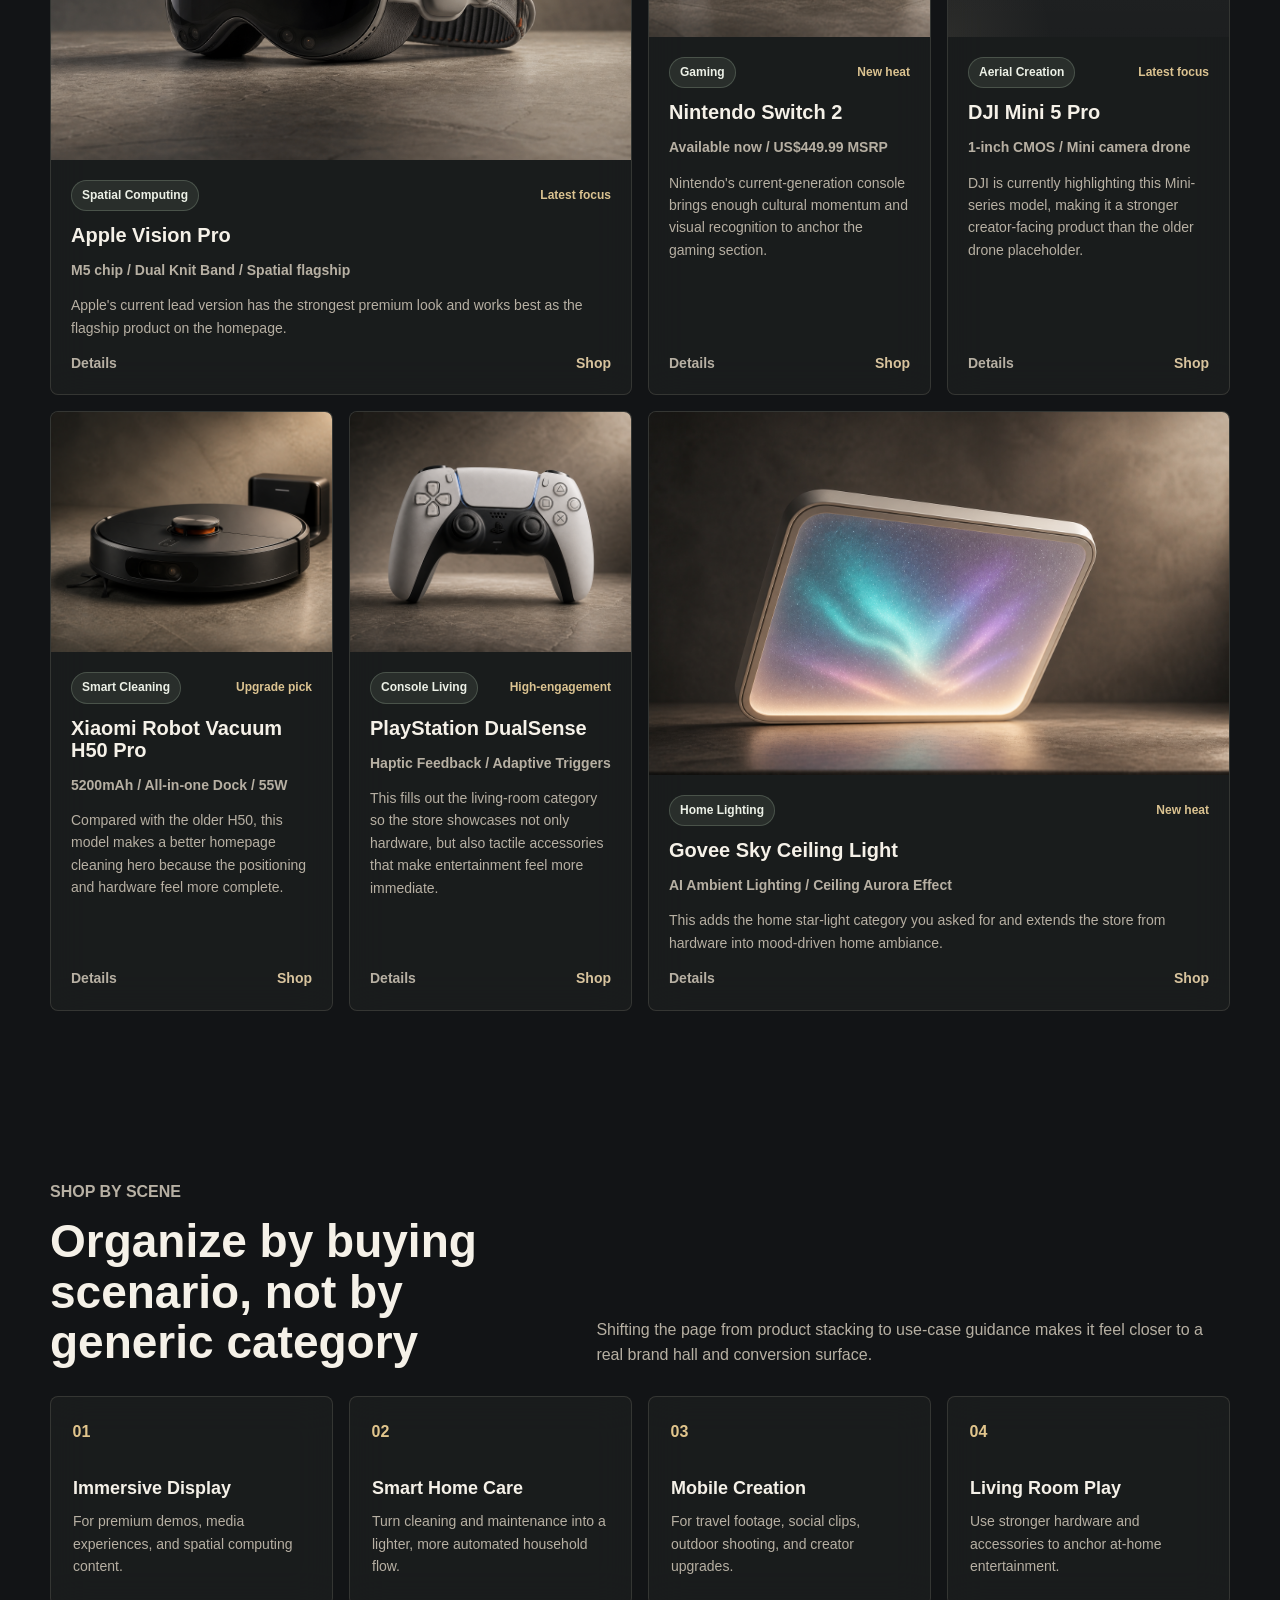
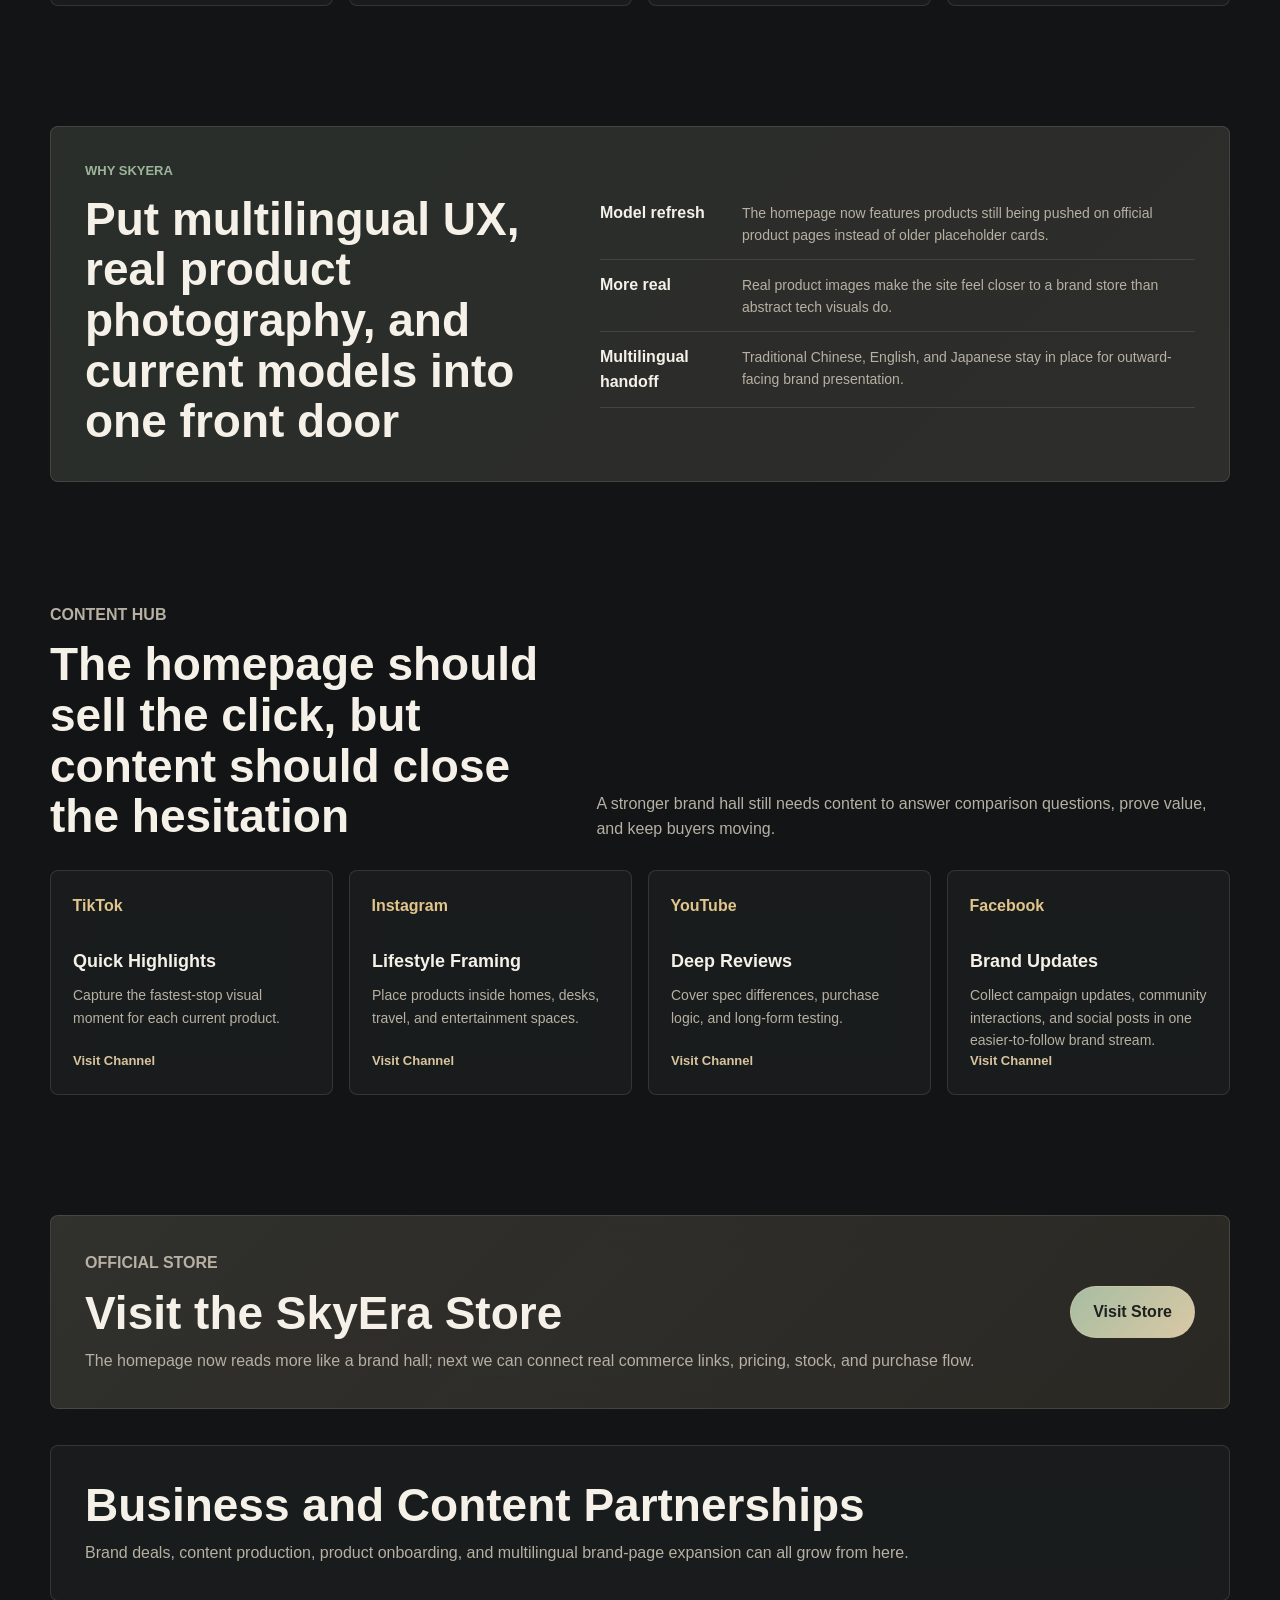
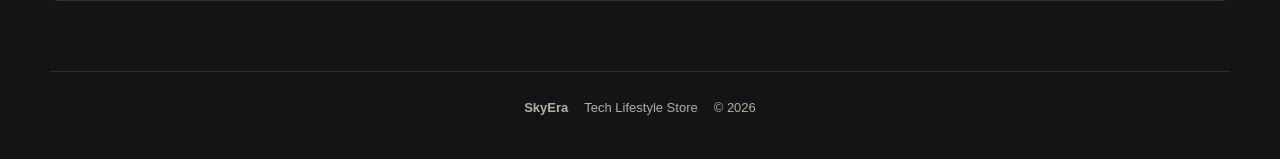
==== commit 54d98fa1: "Update SkyEra website branding" ====
--- a/index.html
+++ b/index.html
@@ -17,11 +17,8 @@
 
   <header class="site-header">
     <a class="logo" href="#home" aria-label="SkyEra">
-      <span class="logo-mark">S</span>
-      <span>
-        <strong>SkyEra</strong>
-        <small data-i18n="brand_tagline">科技生活選品</small>
-      </span>
+      <img class="logo-icon" src="assets/images/logo/skyerashop-logo.png" alt="SkyEra logo" />
+      <span class="logo-wordmark">SkyEra</span>
     </a>
 
     <button class="mobile-menu-btn" type="button" aria-label="Open navigation" aria-expanded="false">
@@ -75,7 +72,7 @@
 
       <div class="feature-stage" aria-label="Featured technology products">
         <article class="feature-panel feature-panel-large">
-          <img src="https://www.apple.com/v/apple-vision-pro/k/images/overview/hero/hero__cvgr5aj1ttsi_large.jpg" alt="Apple Vision Pro official image" />
+          <img src="assets/images/products/vision-pro-hero.png" alt="Apple Vision Pro image" />
           <div class="feature-panel-copy">
             <span class="feature-kicker">Apple Vision Pro</span>
             <strong data-i18n="hero_feature_1_title">M5 晶片與更舒適的 Dual Knit Band</strong>
@@ -84,7 +81,7 @@
         </article>
 
         <article class="feature-panel">
-          <img src="https://assets.nintendo.com/image/upload/f_auto/q_auto/dpr_1.5/ccb3e8ca3c296e21a8c933e8369031511589d0ef6b079cf5bb3667b09893482c/index/index_soloProduct" alt="Nintendo Switch 2 official image" />
+          <img src="assets/images/products/switch2-hero.png" alt="Nintendo Switch 2 image" />
           <div class="feature-panel-copy">
             <span class="feature-kicker">Nintendo Switch 2</span>
             <strong data-i18n="hero_feature_2_title">Available now</strong>
@@ -92,7 +89,7 @@
         </article>
 
         <article class="feature-panel">
-          <img src="https://www-cdn.djiits.com/dps/747a9e3f3bda000502491ee4ddf7096e.svg" alt="DJI Mini 5 Pro official image" />
+          <img src="assets/images/products/mini4pro-hero.png" alt="DJI Mini image" />
           <div class="feature-panel-copy">
             <span class="feature-kicker">DJI Mini 5 Pro</span>
             <strong data-i18n="hero_feature_3_title">Pro in Mini</strong>
@@ -100,7 +97,7 @@
         </article>
 
         <article class="feature-panel">
-          <img src="https://i02.appmifile.com/mi-com-product/fly-birds/xiaomi-robot-vacuum-h50-pro/pc/robotvacuumh50protp_pc1.jpg" alt="Xiaomi Robot Vacuum H50 Pro official image" />
+          <img src="assets/images/products/h50-hero.png" alt="Xiaomi Robot Vacuum image" />
           <div class="feature-panel-copy">
             <span class="feature-kicker">Xiaomi Robot Vacuum H50 Pro</span>
             <strong data-i18n="hero_feature_4_title">全能型智慧清潔旗艦</strong>
@@ -121,7 +118,7 @@
       <div class="product-grid product-grid-tight">
         <article class="product-card product-card-wide">
           <div class="product-visual image-visual product-photo-wrap">
-            <img src="https://www.apple.com/v/apple-vision-pro/k/images/overview/hero/hero__cvgr5aj1ttsi_large.jpg" alt="Apple Vision Pro official image" />
+            <img src="assets/images/products/vision-pro-hero.png" alt="Apple Vision Pro image" />
           </div>
           <div class="product-content">
             <div class="product-meta-row">
@@ -140,7 +137,7 @@
 
         <article class="product-card">
           <div class="product-visual image-visual product-photo-wrap">
-            <img src="https://assets.nintendo.com/image/upload/f_auto/q_auto/dpr_1.5/ccb3e8ca3c296e21a8c933e8369031511589d0ef6b079cf5bb3667b09893482c/index/index_soloProduct" alt="Nintendo Switch 2 official image" />
+            <img src="assets/images/products/switch2-hero.png" alt="Nintendo Switch 2 image" />
           </div>
           <div class="product-content">
             <div class="product-meta-row">
@@ -159,7 +156,7 @@
 
         <article class="product-card">
           <div class="product-visual image-visual product-photo-wrap product-photo-pad">
-            <img src="https://www-cdn.djiits.com/dps/747a9e3f3bda000502491ee4ddf7096e.svg" alt="DJI Mini 5 Pro official image" />
+            <img src="assets/images/products/mini4pro-hero.png" alt="DJI Mini image" />
           </div>
           <div class="product-content">
             <div class="product-meta-row">
@@ -178,7 +175,7 @@
 
         <article class="product-card">
           <div class="product-visual image-visual product-photo-wrap">
-            <img src="https://i02.appmifile.com/mi-com-product/fly-birds/xiaomi-robot-vacuum-h50-pro/pc/robotvacuumh50protp_pc1.jpg" alt="Xiaomi Robot Vacuum H50 Pro official image" />
+            <img src="assets/images/products/h50-hero.png" alt="Xiaomi Robot Vacuum image" />
           </div>
           <div class="product-content">
             <div class="product-meta-row">
@@ -197,7 +194,7 @@
 
         <article class="product-card">
           <div class="product-visual image-visual product-photo-wrap">
-            <img src="assets/images/products/ps5-controller.svg" alt="PlayStation DualSense controller image" />
+            <img src="assets/images/products/ps5-controller-hero.png" alt="PlayStation DualSense controller image" />
           </div>
           <div class="product-content">
             <div class="product-meta-row">
@@ -216,7 +213,7 @@
 
         <article class="product-card product-card-wide">
           <div class="product-visual image-visual product-photo-wrap">
-            <img src="assets/images/products/sky-ceiling-light.svg" alt="Sky ceiling light image" />
+            <img src="assets/images/products/sky-ceiling-light-hero.png" alt="Sky ceiling light image" />
           </div>
           <div class="product-content">
             <div class="product-meta-row">
@@ -297,21 +294,30 @@
         <p data-i18n="videos_desc">品牌館不只需要產品，還需要內容接住用戶的猶豫點，把開箱、比較和場景展示接上去。</p>
       </div>
       <div class="content-grid">
-        <article class="content-card">
+        <a class="content-card content-link-card" href="https://www.tiktok.com/@shopskyera" target="_blank" rel="noreferrer" aria-label="ShopSkyEra on TikTok">
           <span>TikTok</span>
           <h3 data-i18n="videos_tiktok_title">快速亮點</h3>
           <p data-i18n="videos_tiktok_desc">抓住最新產品最能讓人停留的 10 秒畫面。</p>
-        </article>
-        <article class="content-card">
+          <strong class="content-link-label" data-i18n="videos_link_cta">前往頻道</strong>
+        </a>
+        <a class="content-card content-link-card" href="https://www.instagram.com/shopskyera/" target="_blank" rel="noreferrer" aria-label="ShopSkyEra on Instagram">
           <span>Instagram</span>
           <h3 data-i18n="videos_ig_title">生活方式呈現</h3>
           <p data-i18n="videos_ig_desc">把產品放進家、桌面、旅程和娛樂空間裡。</p>
-        </article>
-        <article class="content-card">
+          <strong class="content-link-label" data-i18n="videos_link_cta">前往頻道</strong>
+        </a>
+        <a class="content-card content-link-card" href="https://www.youtube.com/@shopskyera" target="_blank" rel="noreferrer" aria-label="ShopSkyEra on YouTube">
           <span>YouTube</span>
           <h3 data-i18n="videos_yt_title">深度評測</h3>
           <p data-i18n="videos_yt_desc">補足規格差異、購買理由與長時間體驗。</p>
-        </article>
+          <strong class="content-link-label" data-i18n="videos_link_cta">前往頻道</strong>
+        </a>
+        <a class="content-card content-link-card" href="https://web.facebook.com/ShopSkyEra" target="_blank" rel="noreferrer" aria-label="ShopSkyEra on Facebook">
+          <span>Facebook</span>
+          <h3 data-i18n="videos_fb_title">品牌動態</h3>
+          <p data-i18n="videos_fb_desc">承接活動更新、社群互動與貼文整理，讓品牌內容更完整地被看見。</p>
+          <strong class="content-link-label" data-i18n="videos_link_cta">前往頻道</strong>
+        </a>
       </div>
     </section>
 
--- a/assets/css/style.css
+++ b/assets/css/style.css
@@ -87,34 +87,29 @@
 .logo {
     display: inline-flex;
     align-items: center;
-    gap: 10px;
-    min-width: 180px;
-}
-
-.logo-mark {
-    display: grid;
-    width: 38px;
-    height: 38px;
-    place-items: center;
-    border-radius: 12px;
-    background: linear-gradient(135deg, var(--accent), var(--accent-2));
-    color: #1d211f;
+    gap: 12px;
+    min-width: 0;
+    max-width: 220px;
+}
+
+.logo-icon {
+    display: block;
+    width: 44px;
+    height: 44px;
+    border-radius: 999px;
+    height: auto;
+    object-fit: cover;
+    object-position: center;
+    border: 1px solid rgba(217, 200, 169, 0.18);
+    background: rgba(255, 255, 255, 0.04);
+}
+
+.logo-wordmark {
+    color: var(--text);
+    font-size: 22px;
     font-weight: 800;
-}
-
-.logo strong,
-.logo small {
-    display: block;
-}
-
-.logo strong {
-    font-size: 17px;
-    line-height: 1.2;
-}
-
-.logo small {
-    color: var(--muted);
-    font-size: 12px;
+    line-height: 1;
+    letter-spacing: 0;
 }
 
 nav {
@@ -532,6 +527,7 @@
 .product-visual {
     position: relative;
     min-height: 240px;
+    aspect-ratio: 16 / 10;
     overflow: hidden;
 }
 
@@ -552,6 +548,7 @@
     height: 100%;
     min-height: inherit;
     object-fit: cover;
+    object-position: center center;
 }
 
 .product-photo-wrap {
@@ -564,6 +561,17 @@
 .product-photo-pad img {
     padding: 18px;
     object-fit: contain;
+}
+
+.detail-visual {
+    overflow: hidden;
+}
+
+.detail-visual img {
+    width: 100%;
+    height: 100%;
+    object-fit: cover;
+    object-position: center center;
 }
 
 .visual-vr {
@@ -705,6 +713,19 @@
     padding: 22px;
 }
 
+.content-link-card {
+    display: flex;
+    flex-direction: column;
+    gap: 0;
+    transition: 0.2s ease;
+}
+
+.content-link-card:hover {
+    transform: translateY(-4px);
+    border-color: rgba(217, 200, 169, 0.24);
+    background: var(--panel-strong);
+}
+
 .scene-card span,
 .content-card span {
     display: inline-flex;
@@ -717,6 +738,13 @@
 .content-card h3 {
     margin-bottom: 12px;
     font-size: 18px;
+}
+
+.content-link-label {
+    margin-top: auto;
+    color: #d8c49e;
+    font-size: 13px;
+    font-weight: 800;
 }
 
 .trust-band,
@@ -920,10 +948,16 @@
 
     .logo {
         min-width: 0;
-    }
-
-    .logo small {
-        display: none;
+        max-width: 156px;
+    }
+
+    .logo-icon {
+        width: 38px;
+        height: 38px;
+    }
+
+    .logo-wordmark {
+        font-size: 19px;
     }
 
     h1 {
